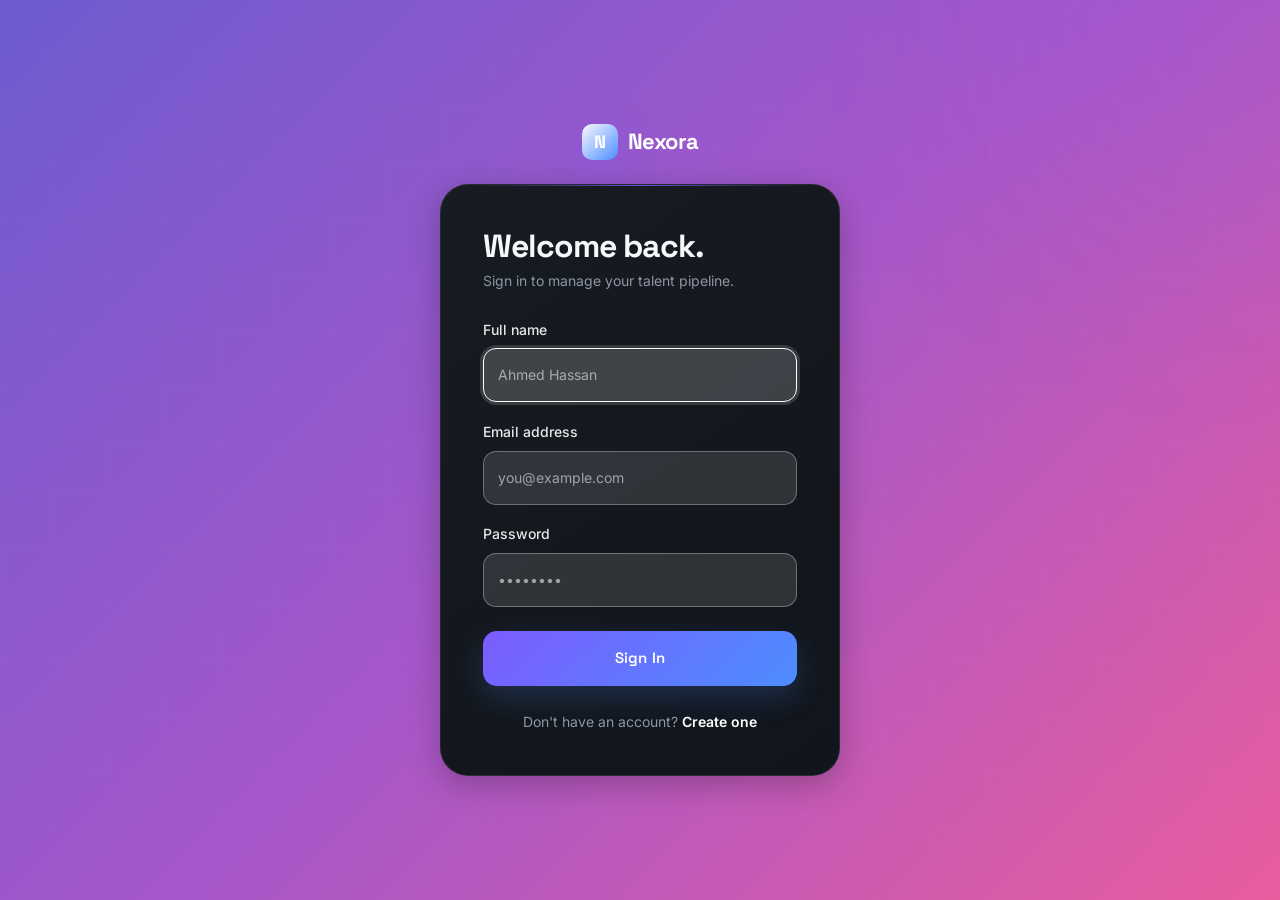
==== index.html @ 7db407b1 "Add files via upload" ====
<!DOCTYPE html>
<html lang="en">
<head>
<meta charset="UTF-8">
<meta name="viewport" content="width=device-width, initial-scale=1">
<title>Nexora — Sign In</title>

<link href="https://cdn.jsdelivr.net/npm/bootstrap@5.3.3/dist/css/bootstrap.min.css" rel="stylesheet">



<link rel="preconnect" href="https://fonts.googleapis.com">
<link href="https://fonts.googleapis.com/css2?family=Space+Grotesk:wght@500;700&family=Inter:wght@400;500;600&display=swap" rel="stylesheet">


<link rel="stylesheet" href="style.css">


</head>
<body class="login-page">
    

    <div class="login-wrapper">

        <div class="login-brand">
            <span class="brand-mark">N</span>
            <span class="brand-name">Nexora</span>
        </div>

        <div class="card login-card">
            <div class="card-body p-4 p-md-5">

                <h1 class="h4 mb-1">Welcome back</h1>
                <p class="text-muted mb-4">Sign in to manage your talent pipeline.</p>

                <form>
                    <div class="mb-3">
                        <label for="fullName" class="form-label">Full name</label>
                        <input type="text" class="form-control" id="fullName" placeholder="Ahmed Hassan">
                    </div>

                    <div class="mb-3">
                        <label for="email" class="form-label">Email address</label>
                        <input type="email" class="form-control" id="email" placeholder="you@example.com">
                    </div>

                    <div class="mb-4">
                        <label for="password" class="form-label">Password</label>
                        <input type="password" class="form-control" id="password" placeholder="••••••••">
                    </div>

                    <button type="submit" class="btn btn-nexora w-100">Sign In</button>
                </form>

                <p class="text-center text-muted small mt-4 mb-0">
                    Don't have an account? <a href="#">Create one</a>
                </p>

            </div>
        </div>

    </div>


<script src="https://cdn.jsdelivr.net/npm/bootstrap@5.3.3/dist/js/bootstrap.bundle.min.js">
</script>
<script src="script.js"></script>
</body>
</html>
---- style.css ----
/* =========================================================
   NEXORA — POSTER LOGIN DESIGN
   ========================================================= */

:root {
    --bg: #07090d;
    --card: #0d1118;
    --card-2: #111722;
    --text: #f5f7fa;
    --muted: #8d96a5;
    --line: rgba(255, 255, 255, 0.09);
    --accent: #fbf9ff;
    --accent-2: #4c8dff;
    --accent-soft: rgba(124, 92, 255, 0.18);
}

/* =========================
   RESET
   ========================= */

* {
    box-sizing: border-box;
}

html,
body {
    min-height: 100%;
}

body {
    margin: 0;
    font-family: "Inter", sans-serif;
    background: var(--bg);
    color: var(--text);
}

/* =========================
   PAGE
   ========================= */

.login-page {
    min-height: 100vh;
    display: flex;
    align-items: center;
    justify-content: center;
    padding: 40px 20px;

    position: relative;
    overflow: hidden;

    background:
        radial-gradient(
            circle at 15% 20%,
            rgba(124, 92, 255, 0.16),
            transparent 30%
        ),
        radial-gradient(
            circle at 85% 80%,
            rgba(76, 141, 255, 0.12),
            transparent 30%
        ),
        #07090d;
}

/* =========================
   BACKGROUND GRID
   ========================= */

.login-page::before {
    content: "";
    position: absolute;
    inset: 0;

    background-image:
        linear-gradient(
            rgba(255,255,255,0.025) 1px,
            transparent 1px
        ),
        linear-gradient(
            90deg,
            rgba(255,255,255,0.025) 1px,
            transparent 1px
        );

    background-size: 55px 55px;

    mask-image: linear-gradient(
        to bottom,
        transparent,
        black 20%,
        black 80%,
        transparent
    );

    pointer-events: none;
}

/* =========================
   GLOW
   ========================= */

.login-page::after {
    content: "";

    position: absolute;

    width: 420px;
    height: 420px;

    border-radius: 50%;

    background: rgba(124, 92, 255, 0.12);

    filter: blur(100px);

    top: -180px;
    right: -150px;

    pointer-events: none;
}

/* =========================
   WRAPPER
   ========================= */

.login-wrapper {
    position: relative;
    z-index: 2;

    width: 100%;
    max-width: 480px;
}

/* =========================
   BRAND
   ========================= */

.login-brand {
    display: flex;
    align-items: center;
    gap: 12px;

    margin-bottom: 22px;

    font-family: "Space Grotesk", sans-serif;
}

.brand-mark {
    width: 42px;
    height: 42px;

    display: flex;
    align-items: center;
    justify-content: center;

    border-radius: 12px;

    color: white;

    font-size: 20px;
    font-weight: 700;

    background:
        linear-gradient(
            135deg,
            var(--accent),
            var(--accent-2)
        );

    box-shadow:
        0 10px 35px rgba(124, 92, 255, 0.35);
}

.brand-name {
    font-size: 22px;
    font-weight: 700;
    letter-spacing: -0.5px;
}

/* =========================
   CARD
   ========================= */

.login-card {
    position: relative;

    border: 1px solid var(--line) !important;

    border-radius: 28px !important;

    background:
        linear-gradient(
            145deg,
            rgba(255,255,255,0.045),
            rgba(255,255,255,0.015)
        ),
        var(--card) !important;

    box-shadow:
        0 35px 100px rgba(0, 0, 0, 0.55),
        inset 0 1px 0 rgba(255,255,255,0.04);

    overflow: hidden;

    backdrop-filter: blur(20px);
}

/* Top light line */

.login-card::before {
    content: "";

    position: absolute;

    top: 0;
    left: 8%;
    right: 8%;

    height: 1px;

    background:
        linear-gradient(
            90deg,
            transparent,
            rgba(124, 92, 255, 0.8),
            transparent
        );
}

/* =========================
   CARD BODY
   ========================= */

.login-card .card-body {
    padding: 42px !important;
}

/* =========================
   HEADING
   ========================= */

.login-card h1 {
    color: var(--text);

    font-family: "Space Grotesk", sans-serif;

    font-size: 32px !important;
    font-weight: 700;

    letter-spacing: -1px;
}

.login-card h1::after {
    content: ".";
    color: var(--accent);
}

/* =========================
   DESCRIPTION
   ========================= */

.login-card p.text-muted {
    color: var(--muted) !important;

    font-size: 14px;

    line-height: 1.7;
}

/* =========================
   LABEL
   ========================= */

.form-label {
    color: #dfe4ec;

    font-size: 13px;
    font-weight: 600;

    margin-bottom: 9px;
}

/* =========================
   INPUT
   ========================= */

.form-control {
    height: 54px;

    border-radius: 13px;

    border: 1px solid var(--line);

    background: rgba(255,255,255,0.035);

    color: var(--text);

    padding: 0 16px;

    font-size: 14px;

    transition:
        border-color 0.25s ease,
        background 0.25s ease,
        box-shadow 0.25s ease,
        transform 0.25s ease;
}

.form-control::placeholder {
    color: #697282;
}

.form-control:hover {
    background: rgba(255,255,255,0.05);
}

.form-control:focus {
    color: var(--text);

    background: rgba(255,255,255,0.055);

    border-color: var(--accent);

    box-shadow:
        0 0 0 4px var(--accent-soft),
        0 10px 30px rgba(124, 92, 255, 0.08);

    transform: translateY(-1px);
}

/* =========================
   BUTTON
   ========================= */

.btn-nexora {
    height: 55px;

    border: 0 !important;

    border-radius: 14px !important;

    color: white !important;

    font-family: "Space Grotesk", sans-serif;

    font-size: 15px;
    font-weight: 700;

    letter-spacing: 0.2px;

    background:
        linear-gradient(
            135deg,
            #7c5cff,
            #4c8dff
        ) !important;

    box-shadow:
        0 12px 30px rgba(76, 141, 255, 0.2);

    transition:
        transform 0.25s ease,
        box-shadow 0.25s ease,
        filter 0.25s ease;
}

.btn-nexora:hover {
    transform: translateY(-2px);

    filter: brightness(1.08);

    box-shadow:
        0 18px 40px rgba(76, 141, 255, 0.3);
}

.btn-nexora:active {
    transform: translateY(0);
}

/* =========================
   CREATE ACCOUNT
   ========================= */

.login-card .small {
    color: var(--muted) !important;

    font-size: 13px;
}

.login-card a {
    color: #9b88ff;

    font-weight: 600;

    text-decoration: none;

    transition: color 0.2s ease;
}

.login-card a:hover {
    color: #b8aaff;

    text-decoration: underline;
}

/* =========================
   RESPONSIVE
   ========================= */

@media (max-width: 576px) {

    .login-page {
        padding: 25px 15px;
    }

    .login-wrapper {
        max-width: 100%;
    }

    .login-card {
        border-radius: 22px !important;
    }

    .login-card .card-body {
        padding: 30px 22px !important;
    }

    .login-card h1 {
        font-size: 27px !important;
    }

    .brand-mark {
        width: 38px;
        height: 38px;

        border-radius: 10px;
    }

    .brand-name {
        font-size: 20px;
    }
}

/* =========================
   ACCESSIBILITY
   ========================= */

@media (prefers-reduced-motion: reduce) {

    *,
    *::before,
    *::after {
        transition: none !important;
        animation: none !important;
    }
}



/* =========================================
    NEXORA NAVBAR
========================================= */

* {
    box-sizing: border-box;
}

body {
    margin: 0;
    font-family: "Inter", sans-serif;
    background: #e9eaed;
}


/* NAVBAR */

.nexora-navbar {
    min-height: 78px;

    background: rgba(8, 10, 15, 0.96);

    border-bottom: 1px solid rgba(255, 255, 255, 0.08);

    backdrop-filter: blur(18px);

    position: sticky;
    top: 0;

    z-index: 1000;
}


/* BRAND */

.nexora-brand {
    display: flex;

    align-items: center;

    gap: 11px;

    text-decoration: none;

    color: #ffffff !important;

    font-family: "Space Grotesk", sans-serif;
}


.brand-logo {
    width: 42px;
    height: 42px;

    display: flex;

    align-items: center;
    justify-content: center;

    border-radius: 12px;

    color: #ffffff;

    font-size: 19px;
    font-weight: 700;

    background:
        linear-gradient(
            135deg,
            #7c5cff,
            #4b8dff
        );

    box-shadow:
        0 10px 30px rgba(88, 92, 255, 0.25);
}


.brand-text {
    font-size: 21px;

    font-weight: 700;

    letter-spacing: 1px;
}


/* NAV LINKS */

.nexora-navbar .nav-link {
    color: #9da5b4 !important;

    font-size: 14px;

    font-weight: 500;

    padding: 10px 15px !important;

    transition:
        color 0.2s ease,
        transform 0.2s ease;
}


.nexora-navbar .nav-link:hover {
    color: #ffffff !important;

    transform: translateY(-1px);
}


.nexora-navbar .nav-link.active {
    color: #ffffff !important;
}


/* ACTIVE UNDERLINE */

.nexora-navbar .nav-link.active::after {
    content: "";

    display: block;

    width: 20px;
    height: 2px;

    margin: 5px auto 0;

    border-radius: 10px;

    background:
        linear-gradient(
            90deg,
            #7c5cff,
            #4b8dff
        );
}


/* DROPDOWN */

.nexora-dropdown {
    margin-top: 12px !important;

    padding: 8px;

    min-width: 225px;

    background: #11151d;

    border: 1px solid rgba(255, 255, 255, 0.08);

    border-radius: 14px;

    box-shadow:
        0 20px 50px rgba(0, 0, 0, 0.45);
}


.nexora-dropdown .dropdown-item {
    padding: 11px 13px;

    border-radius: 9px;

    color: #aeb6c4;

    font-size: 13px;

    transition:
        color 0.2s ease,
        background 0.2s ease;
}


.nexora-dropdown .dropdown-item:hover {
    color: #ffffff;

    background: rgba(124, 92, 255, 0.14);
}


/* LOGIN BUTTON */

.nexora-login-btn {
    color: #ffffff !important;

    border: 1px solid rgba(255, 255, 255, 0.13) !important;

    border-radius: 10px;

    padding: 9px 18px;

    font-size: 13px;

    transition: all 0.2s ease;
}


.nexora-login-btn:hover {
    background: rgba(255, 255, 255, 0.05);

    border-color: rgba(124, 92, 255, 0.7) !important;
}


/* GET STARTED */

.nexora-start-btn {
    color: #ffffff !important;

    border: none !important;

    border-radius: 10px;

    padding: 10px 18px;

    font-size: 13px;

    font-weight: 600;

    background:
        linear-gradient(
            135deg,
            #7c5cff,
            #4b8dff
        );

    box-shadow:
        0 8px 24px rgba(76, 141, 255, 0.18);

    transition: all 0.2s ease;
}


.nexora-start-btn:hover {
    transform: translateY(-2px);

    box-shadow:
        0 12px 30px rgba(76, 141, 255, 0.28);
}


/* MOBILE */

@media (max-width: 991px) {

    .nexora-navbar {
        padding: 8px 0;
    }


    .nexora-navbar .navbar-collapse {
        padding-top: 20px;
    }


    .nexora-navbar .nav-link {
        padding: 12px 8px !important;
    }


    .nexora-navbar .nav-link.active::after {
        display: none;
    }


    .nexora-navbar .d-flex {
        margin-top: 15px;

        padding-top: 15px;

        border-top: 1px solid rgba(255, 255, 255, 0.08);
    }

}


/* MOBILE TOGGLER */

.nexora-toggler {
    border: 1px solid rgba(255, 255, 255, 0.12) !important;

    border-radius: 10px;

    padding: 7px 10px;
}


.nexora-toggler:focus {
    box-shadow:
        0 0 0 3px rgba(124, 92, 255, 0.15);
}


.nexora-toggler .navbar-toggler-icon {
    filter: invert(1);
}









/* ==========================================================
        Nexora — Design Tokens (متغيرات الألوان والخطوط)
   ========================================================== */
:root {
    --nexora-navy: #101017;
    --nexora-navy-soft: #1D212C;
    --nexora-orange: #E85D2C;
    --nexora-orange-dark: #C94A1F;
    --nexora-cream: #FAFAF9;
    --nexora-border: #2A2F3B;
    --nexora-text-muted: #9096A3;
}

body {
    font-family: 'Inter', sans-serif;
}

/* شعار Nexora: خط عريض مميز غير خط النص العادي */
.brand-mark, .brand-name {
    font-family: 'Space Grotesk', sans-serif;
}

/* ==========================================================
   الناف بار المشترك (navbar.html) — يظهر في كل الصفحات ما عدا Login
   ========================================================== */
.nexora-nav {
    background-color: #FFFFFF;
    border-bottom: 1px solid #EEECE7;
    padding-top: 14px;
    padding-bottom: 14px;
}

.nexora-brand {
    display: flex;
    align-items: center;
    gap: 8px;
    text-decoration: none;
}

.brand-mark-sm {
    width: 30px;
    height: 30px;
    background: linear-gradient(135deg, #6D5BD0, #E85D9E);
    color: #FFFFFF;
    border-radius: 8px;
    display: flex;
    align-items: center;
    justify-content: center;
    font-weight: 700;
    font-size: 15px;
    font-family: 'Space Grotesk', sans-serif;
}

.brand-name-sm {
    font-family: 'Space Grotesk', sans-serif;
    font-weight: 700;
    font-size: 19px;
    color: #14171F;
}

/* لينكات الناف بار: بلون رمادي هادي، وبيتحول لبنفسجي عند الـ hover */
.nexora-link {
    color: #4A4F5C !important;
    font-weight: 500;
    padding: 8px 14px !important;
    border-radius: 8px;
    transition: color 0.2s ease, background-color 0.2s ease;
}

.nexora-link i {
    margin-left: 2px;
}

.nexora-link:hover {
    color: #6D5BD0 !important;
    background-color: #F5F2FB;
}

/* ==========================================================
   صفحة تسجيل الدخول — خلفية متدرجة + كارت زجاجي (Glassmorphism)
   ========================================================== */
.login-page {
    /* linear-gradient بتاخد كذا لون وتعمل انتقال ناعم بينهم، هنا بنفسجي لوردي */
    background: linear-gradient(135deg, #6D5BD0 0%, #A657C9 50%, #E85D9E 100%);
    min-height: 100vh;
    display: flex;
    align-items: center;
    justify-content: center;
    padding: 24px;
}

.login-wrapper {
    width: 100%;
    max-width: 400px;
}

.login-brand {
    display: flex;
    align-items: center;
    gap: 10px;
    margin-bottom: 24px;
    justify-content: center;
}

.brand-mark {
    width: 36px;
    height: 36px;
    background-color: rgba(255, 255, 255, 0.25);
    color: #FFFFFF;
    border-radius: 10px;
    display: flex;
    align-items: center;
    justify-content: center;
    font-weight: 700;
    font-size: 18px;
}

.brand-name {
    color: #FFFFFF;
    font-weight: 700;
    font-size: 22px;
}

/* الكارت الزجاجي: شفاف + مغبش من ورا */
.login-card {
    background: rgba(255, 255, 255, 0.14);
    backdrop-filter: blur(18px);
    -webkit-backdrop-filter: blur(18px);
    border: 1px solid rgba(255, 255, 255, 0.25);
    border-radius: 18px;
    color: #FFFFFF;
    box-shadow: 0 8px 32px rgba(0, 0, 0, 0.25);
}

.login-card .text-muted {
    color: rgba(255, 255, 255, 0.7) !important;
}

.login-card .form-label {
    color: rgba(255, 255, 255, 0.9);
    font-size: 14px;
    font-weight: 500;
}

.login-card .form-control {
    background: rgba(255, 255, 255, 0.12);
    border: 1px solid rgba(255, 255, 255, 0.3);
    color: #FFFFFF;
    padding: 10px 14px;
}

.login-card .form-control::placeholder {
    color: rgba(255, 255, 255, 0.55);
}

.login-card .form-control:focus {
    background: rgba(255, 255, 255, 0.18);
    border-color: #FFFFFF;
    color: #FFFFFF;
    box-shadow: 0 0 0 3px rgba(255, 255, 255, 0.15);
}

.login-card a {
    color: #FFFFFF;
    font-weight: 600;
    text-decoration: none;
}

.login-card a:hover {
    text-decoration: underline;
}

/* زرار الدخول: تدرج بنفسجي داكن شوية عن الخلفية عشان يبان بارز */
.btn-nexora {
    background: linear-gradient(135deg, #5B4BC4 0%, #9146B8 100%);
    color: #FFFFFF;
    border: none;
    padding: 11px 0;
    font-weight: 600;
    border-radius: 10px;
    transition: opacity 0.2s ease;
}

.btn-nexora:hover {
    opacity: 0.9;
    color: #FFFFFF;
}


/* ==========================================================
   NAVBAR HOVER — تكبير بسيط للأمام
========================================================== */

.nexora-link {
    transition:
        color 0.25s ease,
        transform 0.25s ease;
}

.nexora-link:hover {
    color: #6D5BD0 !important;
    background: transparent !important;
    border: none !important;
    box-shadow: none !important;

    transform: scale(1.08);
}

.nexora-link:hover i {
    color: #6D5BD0 !important;
}


/* ==========================================================
   HERO CAROUSEL
========================================================== */

.hero-carousel {
    width: 100%;
    overflow: hidden;
}

.hero-img {
    width: 100%;
    height: 520px;
    object-fit: cover;
    object-position: center;
    display: block;
}

@media (max-width: 768px) {

    .hero-img {
        height: 300px;
    }

}

/* ==========================================================
   CAROUSEL INDICATORS — VISIBLE DOTS
========================================================== */

.hero-carousel .carousel-indicators {
    margin-bottom: 18px;
    gap: 7px;
}

.hero-carousel .carousel-indicators [data-bs-target] {
    width: 8px;
    height: 8px;

    margin: 0;

    border: 0;
    border-radius: 50%;

    background-color: #ffffff;

    opacity: 0.75;

    transition:
        width 0.25s ease,
        opacity 0.25s ease,
        background-color 0.25s ease;
}

.hero-carousel .carousel-indicators [data-bs-target]:hover {
    opacity: 1;
}

.hero-carousel .carousel-indicators .active {
    width: 24px;

    border-radius: 10px;

    background-color: #E85D2C;

    opacity: 1;
}

/* Mobile */

@media (max-width: 768px) {

    .hero-carousel .carousel-indicators {
        margin-bottom: 10px;
        gap: 5px;
    }

    .hero-carousel .carousel-indicators [data-bs-target] {
        width: 6px;
        height: 6px;
    }

    .hero-carousel .carousel-indicators .active {
        width: 18px;
    }
}


/* ==========================================================
   HOME — JOB CARDS
========================================================== */

.job-ads-section {
    background:
        linear-gradient(
            180deg,
            #FAFAF9 0%,
            #F5F3F0 100%
        );
}

.section-kicker {
    display: inline-block;

    padding: 7px 14px;

    border-radius: 999px;

    background: #F1ECFB;

    color: #6D5BD0;

    font-size: 11px;
    font-weight: 700;

    text-transform: uppercase;
    letter-spacing: 1px;

    transition:
        transform 0.25s ease,
        box-shadow 0.25s ease;
}

.section-kicker:hover {
    transform: translateY(-2px);

    box-shadow:
        0 7px 18px rgba(109, 91, 208, 0.12);
}

.section-title {
    font-family: "Space Grotesk", sans-serif;

    color: #14171F;

    font-weight: 700;
}

.section-subtitle {
    color: #757B87;

    max-width: 650px;

    margin-left: auto;
    margin-right: auto;
}


/* ==========================================================
   JOB CARD
========================================================== */

.job-ad-card {
    overflow: hidden;

    border: 1px solid #E7E4DE !important;

    border-radius: 18px !important;

    background: #FFFFFF !important;

    box-shadow:
        0 8px 25px rgba(20, 23, 31, 0.06);

    transition:
        transform 0.35s cubic-bezier(.2,.8,.2,1),
        box-shadow 0.35s ease,
        border-color 0.35s ease;
}

.job-ad-card:hover {
    transform:
        translateY(-10px)
        scale(1.018);

    border-color: rgba(109, 91, 208, 0.35) !important;

    box-shadow:
        0 24px 55px rgba(20, 23, 31, 0.13);
}


/* ==========================================================
   JOB CARD IMAGE
========================================================== */

.job-card-image-wrapper {
    position: relative;

    height: 220px;

    overflow: hidden;

    background: #E9E6E1;
}

.job-card-image {
    width: 100%;
    height: 100%;

    object-fit: cover;

    display: block;

    transition:
        transform 0.55s cubic-bezier(.2,.8,.2,1),
        filter 0.35s ease;
}

.job-ad-card:hover .job-card-image {
    transform: scale(1.08);

    filter: brightness(1.04);
}


/* ==========================================================
   ANNOUNCEMENT BADGE
========================================================== */

.job-announcement-badge {
    position: absolute;

    top: 16px;
    left: 16px;

    padding: 8px 12px;

    border-radius: 999px;

    color: #FFFFFF;

    background:
        linear-gradient(
            135deg,
            #6D5BD0,
            #8F63D9
        );

    font-size: 11px;
    font-weight: 700;

    letter-spacing: 0.35px;

    box-shadow:
        0 8px 20px rgba(80, 62, 170, 0.25);

    transition:
        transform 0.3s ease,
        box-shadow 0.3s ease;
}

.job-ad-card:hover .job-announcement-badge {
    transform: translateY(-3px);

    box-shadow:
        0 12px 26px rgba(80, 62, 170, 0.32);
}


/* ==========================================================
   CARD BODY
========================================================== */

.job-ad-card .card-body {
    padding: 25px;
}

.job-ad-icon {
    width: 44px;
    height: 44px;

    display: flex;
    align-items: center;
    justify-content: center;

    margin-bottom: 15px;

    border-radius: 12px;

    background: #F2EEFC;

    color: #6D5BD0;

    font-size: 19px;

    transition:
        transform 0.3s ease,
        background-color 0.3s ease;
}

.job-ad-card:hover .job-ad-icon {
    transform: scale(1.08);

    background: #EAE4FA;
}

.job-ad-card .card-title {
    margin-bottom: 10px;

    color: #14171F;

    font-family: "Space Grotesk", sans-serif;

    font-weight: 700;
}

.job-ad-card .card-text {
    min-height: 86px;

    margin-bottom: 22px;

    color: #747A86;

    font-size: 14px;

    line-height: 1.7;
}


/* ==========================================================
   CARD BUTTON
========================================================== */

.btn-nexora-outline {
    display: inline-flex;

    align-items: center;

    justify-content: center;

    gap: 8px;

    border: 1px solid #D9D5E8 !important;

    border-radius: 10px;

    color: #6D5BD0 !important;

    background: #FFFFFF !important;

    font-size: 13px;

    font-weight: 600;

    padding: 10px 15px;

    transition:
        transform 0.25s ease,
        color 0.25s ease,
        background-color 0.25s ease,
        border-color 0.25s ease,
        box-shadow 0.25s ease;
}

.btn-nexora-outline:hover {
    transform: translateY(-2px);

    color: #FFFFFF !important;

    background:
        linear-gradient(
            135deg,
            #6D5BD0,
            #8F63D9
        ) !important;

    border-color: transparent !important;

    box-shadow:
        0 10px 22px rgba(109, 91, 208, 0.22);
}

.btn-nexora-outline i {
    transition:
        transform 0.25s ease;
}

.btn-nexora-outline:hover i {
    transform: translateX(3px);
}


/* ==========================================================
   EMPLOYEES SECTION
========================================================== */

.employees-section {
    background: #FFFFFF;
}

.employees-table-wrapper {
    border: 1px solid #E7E4DE;

    border-radius: 18px;

    overflow: hidden;

    background: #FFFFFF;

    box-shadow:
        0 10px 30px rgba(20, 23, 31, 0.05);
}


/* ==========================================================
   TABLE
========================================================== */

.nexora-table {
    --bs-table-bg: #FFFFFF;
    --bs-table-color: #4A4F5C;

    border-color: #ECEAE6;
}

.nexora-table thead th {
    padding: 18px 16px;

    color: #6D5BD0;

    background: #F7F5FB;

    border-bottom: 1px solid #E4E0EC;

    font-size: 12px;

    font-weight: 700;

    text-transform: uppercase;

    letter-spacing: 0.5px;

    white-space: nowrap;
}

.nexora-table tbody td {
    padding: 18px 16px;

    color: #666D79;

    border-bottom: 1px solid #F0EEE9;

    font-size: 13px;

    transition:
        background-color 0.25s ease,
        color 0.25s ease;
}

.nexora-table tbody tr:last-child td {
    border-bottom: 0;
}

.nexora-table tbody tr {
    transition:
        transform 0.25s ease;
}

.nexora-table tbody tr:hover {
    transform: translateY(-2px);
}

.nexora-table tbody tr:hover td {
    background: #FBFAFD;

    color: #363B46;
}


/* ==========================================================
   EMPLOYEE NAME
========================================================== */

.employee-name {
    color: #14171F;

    font-weight: 600;

    transition:
        color 0.25s ease;
}

.nexora-table tbody tr:hover .employee-name {
    color: #6D5BD0;
}


/* ==========================================================
   CATEGORY BADGES
========================================================== */

.category-badge {
    display: inline-flex;

    align-items: center;

    padding: 6px 10px;

    border-radius: 999px;

    font-size: 11px;

    font-weight: 600;

    transition:
        transform 0.25s ease;
}

.nexora-table tbody tr:hover .category-badge {
    transform: scale(1.04);
}

.security-badge {
    background: #F1ECFB;
    color: #6D5BD0;
}

.web-badge {
    background: #EEF5FF;
    color: #4677C6;
}

.data-badge {
    background: #FFF2E8;
    color: #C66B2A;
}


/* ==========================================================
   EDIT / DELETE
========================================================== */

.employee-actions {
    display: flex;

    align-items: center;

    gap: 8px;
}

.employee-action {
    display: inline-flex;

    align-items: center;

    justify-content: center;

    gap: 6px;

    border: 0;

    border-radius: 9px;

    padding: 8px 11px;

    font-family: "Inter", sans-serif;

    font-size: 11px;

    font-weight: 600;

    transition:
        transform 0.25s ease,
        box-shadow 0.25s ease,
        background-color 0.25s ease,
        color 0.25s ease;
}

.edit-btn {
    color: #5B4DB4;

    background: #F2EEFC;
}

.edit-btn:hover {
    transform: translateY(-2px);

    color: #FFFFFF;

    background: #6D5BD0;

    box-shadow:
        0 8px 18px rgba(109, 91, 208, 0.2);
}

.delete-btn {
    color: #C94A1F;

    background: #FFF0EB;
}

.delete-btn:hover {
    transform: translateY(-2px);

    color: #FFFFFF;

    background: #D9582B;

    box-shadow:
        0 8px 18px rgba(217, 88, 43, 0.18);
}


/* ==========================================================
   FOOTER
========================================================== */

.nexora-footer {
    padding: 45px 0 20px;

    background: #14171F;

    color: #FFFFFF;
}

.footer-content {
    display: flex;

    align-items: center;

    justify-content: space-between;

    gap: 25px;
}

.footer-brand {
    max-width: 420px;
}

.footer-logo {
    display: inline-flex;

    align-items: center;

    gap: 9px;

    margin-bottom: 12px;

    color: #FFFFFF !important;

    text-decoration: none;

    font-family: "Space Grotesk", sans-serif;

    font-size: 20px;

    font-weight: 700;
}

.footer-description {
    margin: 0;

    color: #9DA3AE;

    font-size: 13px;

    line-height: 1.7;
}


/* ==========================================================
   SOCIAL
========================================================== */

.footer-social {
    display: flex;

    align-items: center;

    gap: 10px;
}

.social-link {
    width: 42px;
    height: 42px;

    display: flex;

    align-items: center;
    justify-content: center;

    border: 1px solid rgba(255,255,255,0.1);

    border-radius: 50%;

    color: #B9BEC8 !important;

    background: rgba(255,255,255,0.03);

    font-size: 16px;

    text-decoration: none;

    transition:
        transform 0.28s ease,
        color 0.28s ease,
        background-color 0.28s ease,
        border-color 0.28s ease,
        box-shadow 0.28s ease;
}

.social-link:hover {
    transform:
        translateY(-5px)
        scale(1.08);

    color: #FFFFFF !important;

    background: #6D5BD0;

    border-color: #6D5BD0;

    box-shadow:
        0 12px 25px rgba(109, 91, 208, 0.25);
}


/* ==========================================================
   FOOTER BOTTOM
========================================================== */

.footer-bottom {
    margin-top: 30px;

    padding-top: 18px;

    border-top: 1px solid rgba(255,255,255,0.08);
}

.footer-text {
    color: #858B96;

    font-size: 12px;
}


/* ==========================================================
   HERO CAROUSEL
========================================================== */

.hero-carousel {
    width: 100%;

    overflow: hidden;
}

.hero-img {
    width: 100%;

    height: 520px;

    object-fit: cover;

    object-position: center;

    display: block;
}


/* ==========================================================
   CAROUSEL ARROWS
========================================================== */

.hero-carousel .carousel-control-prev,
.hero-carousel .carousel-control-next {
    width: 54px;
    height: 54px;

    top: 50%;

    transform: translateY(-50%);

    margin: 0 20px;

    border-radius: 50%;

    background: rgba(0, 0, 0, 0.16);

    backdrop-filter: blur(6px);
    -webkit-backdrop-filter: blur(6px);

    opacity: 0.68;

    transition:
        opacity 0.25s ease,
        background 0.25s ease;
}

.hero-carousel .carousel-control-prev:hover,
.hero-carousel .carousel-control-next:hover {
    opacity: 1;

    background: rgba(0, 0, 0, 0.35);
}


/* ==========================================================
   CAROUSEL DOTS
========================================================== */

.hero-carousel .carousel-indicators {
    margin-bottom: 18px;

    gap: 7px;
}

.hero-carousel .carousel-indicators [data-bs-target] {
    width: 8px;
    height: 8px;

    margin: 0;

    border: 0;

    border-radius: 50%;

    background-color: #FFFFFF;

    opacity: 0.75;

    transition:
        width 0.25s ease,
        opacity 0.25s ease,
        background-color 0.25s ease;
}

.hero-carousel .carousel-indicators [data-bs-target]:hover {
    opacity: 1;
}

.hero-carousel .carousel-indicators .active {
    width: 24px;

    border-radius: 10px;

    background-color: #E85D2C;

    opacity: 1;
}


/* ==========================================================
   RESPONSIVE
========================================================== */

@media (max-width: 768px) {

    .hero-img {
        height: 300px;
    }


    .hero-carousel .carousel-control-prev,
    .hero-carousel .carousel-control-next {
        width: 42px;
        height: 42px;

        margin: 0 10px;
    }


    .hero-carousel .carousel-indicators {
        margin-bottom: 10px;

        gap: 5px;
    }


    .hero-carousel .carousel-indicators [data-bs-target] {
        width: 6px;
        height: 6px;
    }


    .hero-carousel .carousel-indicators .active {
        width: 18px;
    }


    .job-card-image-wrapper {
        height: 200px;
    }


    .job-ad-card .card-body {
        padding: 20px;
    }


    .job-ad-card .card-text {
        min-height: auto;
    }


    .employee-actions {
        flex-direction: column;

        align-items: stretch;
    }


    .employee-action {
        width: 100%;
    }


    .footer-content {
        flex-direction: column;

        align-items: flex-start;
    }


    .footer-social {
        margin-top: 5px;
    }

}

/* ==========================================================
   EMPLOYEE PHOTO
========================================================== */

.employee-photo {
    width: 46px;
    height: 46px;

    object-fit: cover;

    border-radius: 50%;

    display: block;

    border: 2px solid #E7E4DE;

    box-shadow:
        0 4px 12px rgba(20, 23, 31, 0.08);

    transition:
        transform 0.3s ease,
        border-color 0.3s ease,
        box-shadow 0.3s ease;
}

.nexora-table tbody tr:hover .employee-photo {
    transform: scale(1.1);

    border-color: #6D5BD0;

    box-shadow:
        0 7px 18px rgba(109, 91, 208, 0.18);
}







/* مودال تعديل الموظف — تأثير زجاجي بتوهج ملون خلفه */
.modal-dialog {
    overflow: visible;
}

.nexora-modal {
    position: relative;
    overflow: visible;
    border: 1px solid rgba(255, 255, 255, 0.4);
    border-radius: 20px;
    background: rgba(255, 255, 255, 0.85);
    backdrop-filter: blur(20px);
    -webkit-backdrop-filter: blur(20px);
    box-shadow: 0 20px 60px rgba(109, 91, 208, 0.25);
    padding: 6px;
}

/* الهالة الملونة المتوهجة خلف الكارت */
.nexora-modal::before {
    content: "";
    position: absolute;
    inset: -50px;
    background: linear-gradient(135deg, #6D5BD0, #A657C9, #E85D9E);
    filter: blur(70px);
    opacity: 0.55;
    z-index: -1;
    border-radius: 40px;
}

.nexora-modal .modal-title {
    font-family: 'Space Grotesk', sans-serif;
    font-weight: 700;
    color: #14171F;
}

.nexora-modal .form-label {
    font-weight: 600;
    font-size: 13px;
    color: #4A4F5C;
    margin-bottom: 6px;
}

.nexora-modal .form-control {
    border: 1px solid #E4E1EA;
    background: rgba(255, 255, 255, 0.7);
    padding: 10px 14px;
    border-radius: 10px;
}

.nexora-modal .form-control:focus {
    border-color: #6D5BD0;
    box-shadow: 0 0 0 3px rgba(109, 91, 208, 0.15);
    background: #FFFFFF;
}

.edit-photo-preview {
    width: 90px;
    height: 90px;
    border-radius: 50%;
    object-fit: cover;
    border: 3px solid #FFFFFF;
    box-shadow: 0 4px 14px rgba(109, 91, 208, 0.3);
}

/* الخلفية ورا المودال: تغبيش أقوى + تلوين خفيف بنفسجي */
.modal-backdrop.show {
    backdrop-filter: blur(10px);
    -webkit-backdrop-filter: blur(10px);
    background-color: rgba(109, 91, 208, 0.25);
    opacity: 1;
}



/* ==========================================================
   Nexora — Design Tokens (متغيرات الألوان والخطوط)
   ========================================================== */
:root {
    --nexora-navy: #14171F;
    --nexora-navy-soft: #1D212C;
    --nexora-orange: #E85D2C;
    --nexora-orange-dark: #C94A1F;
    --nexora-cream: #FAFAF9;
    --nexora-border: #2A2F3B;
    --nexora-text-muted: #9096A3;
}

body {
    font-family: 'Inter', sans-serif;
}

/* شعار Nexora: خط عريض مميز غير خط النص العادي */
.brand-mark, .brand-name {
    font-family: 'Space Grotesk', sans-serif;
}

/* ==========================================================
   صفحات الوظائف (security.html, web.html, ...)
   ========================================================== */
.job-page-header {
    background: linear-gradient(135deg, #6D5BD0 0%, #A657C9 50%, #E85D9E 100%);
    padding: 60px 0 40px;
    color: #FFFFFF;
    text-align: center;
}

.job-page-title {
    font-family: 'Space Grotesk', sans-serif;
    font-weight: 700;
    font-size: 38px;
    margin-bottom: 8px;
}

.job-page-subtitle {
    color: rgba(255, 255, 255, 0.85);
    max-width: 480px;
    margin: 0 auto 28px;
}

.quick-info-bar {
    display: flex;
    justify-content: center;
    gap: 14px;
    flex-wrap: wrap;
}

.quick-info-item {
    display: inline-flex;
    align-items: center;
    gap: 6px;
    background: rgba(255, 255, 255, 0.18);
    color: #FFFFFF;
    padding: 8px 16px;
    border-radius: 20px;
    font-size: 14px;
    font-weight: 500;
    text-decoration: none;
}

.quick-info-link {
    transition: background-color 0.2s ease;
}

.quick-info-link:hover {
    background: rgba(255, 255, 255, 0.32);
    color: #FFFFFF;
}

.company-card {
    border: 1px solid #EEECE7;
    border-radius: 14px;
    transition: transform 0.2s ease, box-shadow 0.2s ease;
}

.company-card:hover {
    transform: translateY(-6px);
    box-shadow: 0 12px 28px rgba(109, 91, 208, 0.15);
}

.company-card .card-title {
    font-family: 'Space Grotesk', sans-serif;
    font-weight: 700;
}

.company-card .card-text {
    color: #6B7280;
    font-size: 14px;
    min-height: 60px;
}

.company-salary {
    color: #9146B8;
    font-weight: 700;
    font-size: 15px;
    margin-bottom: 14px;
}

.apply-company-line {
    color: #4A4F5C;
    font-size: 14px;
}

/* بادجات إضافية للتصنيفات المتبقية */
.mobile-badge { background: #FFF4E5; color: #B9770E; }
.other-badge { background: #EFEFF4; color: #4A4F5C; }

/* ==========================================================
   صفحة Home — التنسيق العام للأقسام
   ========================================================== */
body {
    background-color: #FAFAF9;
    color: #14171F;
}

.section-kicker {
    color: #9146B8;
    font-weight: 600;
    font-size: 13px;
    text-transform: uppercase;
    letter-spacing: 0.5px;
}

.section-title {
    font-family: 'Space Grotesk', sans-serif;
    font-weight: 700;
    font-size: 30px;
    color: #14171F;
}

.section-subtitle {
    color: #6B7280;
    max-width: 520px;
    margin: 0 auto;
}

/* ---------- Hero Carousel ---------- */
.hero-img {
    height: 480px;
    object-fit: cover;
}

.carousel-indicators {
    margin-bottom: 6px;
}

.carousel-indicators [data-bs-target] {
    background-color: #FFFFFF;
    width: 8px;
    height: 8px;
    border-radius: 50%;
}

/* ---------- Job Announcement Cards ---------- */
.job-ad-card {
    border: 1px solid #EEECE7;
    border-radius: 14px;
    overflow: hidden;
    transition: transform 0.2s ease, box-shadow 0.2s ease;
}

.job-ad-card:hover {
    transform: translateY(-6px);
    box-shadow: 0 12px 28px rgba(109, 91, 208, 0.15);
}

.job-card-image-wrapper {
    position: relative;
}

.job-card-image {
    width: 100%;
    height: 170px;
    object-fit: cover;
}

.job-announcement-badge {
    position: absolute;
    top: 12px;
    left: 12px;
    background: linear-gradient(135deg, #6D5BD0, #E85D9E);
    color: #FFFFFF;
    font-size: 12px;
    font-weight: 600;
    padding: 4px 12px;
    border-radius: 20px;
}

.job-ad-icon {
    width: 42px;
    height: 42px;
    background: #F5F2FB;
    color: #6D5BD0;
    border-radius: 10px;
    display: flex;
    align-items: center;
    justify-content: center;
    font-size: 20px;
    margin-bottom: 12px;
}

.job-ad-card .card-title {
    font-family: 'Space Grotesk', sans-serif;
    font-weight: 700;
}

.job-ad-card .card-text {
    color: #6B7280;
    font-size: 14px;
}

.btn-nexora-outline {
    border: 1.5px solid #6D5BD0;
    color: #6D5BD0;
    background: transparent;
    font-weight: 600;
    border-radius: 8px;
    padding: 8px 18px;
    transition: background-color 0.2s ease, color 0.2s ease;
}

.btn-nexora-outline:hover {
    background: linear-gradient(135deg, #6D5BD0, #9146B8);
    color: #FFFFFF;
}

.btn-nexora {
    background: linear-gradient(135deg, #6D5BD0, #9146B8);
    color: #FFFFFF;
    border: none;
    font-weight: 600;
    border-radius: 8px;
    padding: 9px 20px;
    transition: opacity 0.2s ease;
}

.btn-nexora:hover {
    opacity: 0.88;
    color: #FFFFFF;
}

/* ---------- Employees Table ---------- */
.employees-table-wrapper {
    background: #FFFFFF;
    border: 1px solid #EEECE7;
    border-radius: 14px;
    padding: 8px;
}

.nexora-table {
    margin-bottom: 0;
}

.nexora-table thead th {
    background-color: #F5F2FB;
    color: #4A4F5C;
    font-weight: 600;
    font-size: 13px;
    text-transform: uppercase;
    letter-spacing: 0.4px;
    border: none;
}

.nexora-table tbody td {
    border-color: #F0EFEC;
    font-size: 14px;
}

.employee-photo {
    width: 42px;
    height: 42px;
    border-radius: 50%;
    object-fit: cover;
}

.employee-name {
    font-weight: 600;
    color: #14171F;
}

.category-badge {
    display: inline-block;
    padding: 4px 12px;
    border-radius: 20px;
    font-size: 12px;
    font-weight: 600;
}

.security-badge { background: #FDECEA; color: #C0392B; }
.web-badge { background: #EAF3FD; color: #2E6DA4; }
.data-badge { background: #EAFBF0; color: #1E8449; }

.employee-actions {
    display: flex;
    gap: 8px;
}

.employee-action {
    border: none;
    background: none;
    font-size: 13px;
    font-weight: 500;
    padding: 4px 10px;
    border-radius: 6px;
    transition: background-color 0.2s ease;
}

.edit-btn {
    color: #6D5BD0;
}

.edit-btn:hover {
    background-color: #F5F2FB;
}

.delete-btn {
    color: #C0392B;
}

.delete-btn:hover {
    background-color: #FDECEA;
}

/* ---------- Footer ---------- */
.nexora-footer {
    background-color: #14171F;
    color: #C5C8D1;
    padding: 48px 0 20px;
    margin-top: 40px;
}

.footer-content {
    display: flex;
    justify-content: space-between;
    align-items: flex-start;
    flex-wrap: wrap;
    gap: 24px;
    padding-bottom: 28px;
    border-bottom: 1px solid #2A2F3B;
}

.footer-logo {
    display: flex;
    align-items: center;
    gap: 8px;
    text-decoration: none;
    color: #FFFFFF;
    font-family: 'Space Grotesk', sans-serif;
    font-weight: 700;
    font-size: 20px;
}

.footer-description {
    color: #8A90A0;
    font-size: 14px;
    max-width: 320px;
    margin-top: 10px;
}

.footer-social {
    display: flex;
    gap: 14px;
}

.social-link {
    width: 38px;
    height: 38px;
    border-radius: 50%;
    background: #1D212C;
    color: #C5C8D1;
    display: flex;
    align-items: center;
    justify-content: center;
    text-decoration: none;
    transition: background-color 0.2s ease, color 0.2s ease;
}

.social-link:hover {
    background: linear-gradient(135deg, #6D5BD0, #E85D9E);
    color: #FFFFFF;
}

.footer-bottom {
    text-align: center;
    padding-top: 18px;
}

.footer-text {
    color: #6B7280;
    font-size: 13px;
}

/* ==========================================================
   مودال تعديل الموظف
   ========================================================== */
.nexora-modal {
    border-radius: 16px;
    border: none;
}

.edit-photo-preview {
    width: 90px;
    height: 90px;
    border-radius: 50%;
    object-fit: cover;
    border: 2px solid #EEECE7;
}

.modal-backdrop.show {
    backdrop-filter: blur(4px);
    opacity: 0.5;
}

/* ==========================================================
   الناف بار المشترك (navbar.html) — يظهر في كل الصفحات ما عدا Login
   ========================================================== */
.nexora-nav {
    background-color: #FFFFFF;
    border-bottom: 1px solid #EEECE7;
    padding-top: 14px;
    padding-bottom: 14px;
}

.nexora-brand {
    display: flex;
    align-items: center;
    gap: 8px;
    text-decoration: none;
}

.brand-mark-sm {
    width: 30px;
    height: 30px;
    background: linear-gradient(135deg, #6D5BD0, #E85D9E);
    color: #FFFFFF;
    border-radius: 8px;
    display: flex;
    align-items: center;
    justify-content: center;
    font-weight: 700;
    font-size: 15px;
    font-family: 'Space Grotesk', sans-serif;
}

.brand-name-sm {
    font-family: 'Space Grotesk', sans-serif;
    font-weight: 700;
    font-size: 19px;
    color: #14171F;
}

/* لينكات الناف بار: بلون رمادي هادي، وبيتحول لبنفسجي عند الـ hover */
.nexora-link {
    color: #4A4F5C !important;
    font-weight: 500;
    padding: 8px 14px !important;
    border-radius: 8px;
    transition: color 0.2s ease, background-color 0.2s ease;
}

.nexora-link i {
    margin-left: 2px;
}

.nexora-link:hover {
    color: #6D5BD0 !important;
    background-color: #F5F2FB;
}

/* ==========================================================
   صفحة تسجيل الدخول — خلفية متدرجة + كارت زجاجي (Glassmorphism)
   ========================================================== */
.login-page {
    /* linear-gradient بتاخد كذا لون وتعمل انتقال ناعم بينهم، هنا بنفسجي لوردي */
    background: linear-gradient(135deg, #6D5BD0 0%, #A657C9 50%, #E85D9E 100%);
    min-height: 100vh;
    display: flex;
    align-items: center;
    justify-content: center;
    padding: 24px;
}

.login-wrapper {
    width: 100%;
    max-width: 400px;
}

.login-brand {
    display: flex;
    align-items: center;
    gap: 10px;
    margin-bottom: 24px;
    justify-content: center;
}

.brand-mark {
    width: 36px;
    height: 36px;
    background-color: rgba(255, 255, 255, 0.25);
    color: #FFFFFF;
    border-radius: 10px;
    display: flex;
    align-items: center;
    justify-content: center;
    font-weight: 700;
    font-size: 18px;
}

.brand-name {
    color: #FFFFFF;
    font-weight: 700;
    font-size: 22px;
}

/* الكارت الزجاجي: شفاف + مغبش من ورا */
.login-card {
    background: rgba(255, 255, 255, 0.14);
    backdrop-filter: blur(18px);
    -webkit-backdrop-filter: blur(18px);
    border: 1px solid rgba(255, 255, 255, 0.25);
    border-radius: 18px;
    color: #FFFFFF;
    box-shadow: 0 8px 32px rgba(0, 0, 0, 0.25);
}

.login-card .text-muted {
    color: rgba(255, 255, 255, 0.7) !important;
}

.login-card .form-label {
    color: rgba(255, 255, 255, 0.9);
    font-size: 14px;
    font-weight: 500;
}

.login-card .form-control {
    background: rgba(255, 255, 255, 0.12);
    border: 1px solid rgba(255, 255, 255, 0.3);
    color: #FFFFFF;
    padding: 10px 14px;
}

.login-card .form-control::placeholder {
    color: rgba(255, 255, 255, 0.55);
}

.login-card .form-control:focus {
    background: rgba(255, 255, 255, 0.18);
    border-color: #FFFFFF;
    color: #FFFFFF;
    box-shadow: 0 0 0 3px rgba(255, 255, 255, 0.15);
}

.login-card a {
    color: #FFFFFF;
    font-weight: 600;
    text-decoration: none;
}

.login-card a:hover {
    text-decoration: underline;
}

/* زرار الدخول: تدرج بنفسجي داكن شوية عن الخلفية عشان يبان بارز */
.btn-nexora {
    background: linear-gradient(135deg, #5B4BC4 0%, #9146B8 100%);
    color: #FFFFFF;
    border: none;
    padding: 11px 0;
    font-weight: 600;
    border-radius: 10px;
    transition: opacity 0.2s ease;
}

.btn-nexora:hover {
    opacity: 0.9;
    color: #FFFFFF;
}


/* ==========================================================
   NEW EMPLOYEE PHOTO FALLBACK
========================================================== */

.employee-photo-fallback {
    display: flex;
    align-items: center;
    justify-content: center;

    background:
        linear-gradient(
            135deg,
            #6D5BD0,
            #E85D9E
        );

    color: #FFFFFF;

    font-size: 12px;
    font-weight: 700;
}


/* ==========================================================
   COMPANY NAME ON JOB CARDS
========================================================== */

.company-name-line {
    color: #6D5BD0;
    font-size: 13px;
    font-weight: 600;
    margin-bottom: 10px;
}


/* ==========================================================
   APPLY MODAL
========================================================== */

.nexora-modal {
    border: none;
    border-radius: 18px;
    overflow: hidden;
    background: #FFFFFF;
    box-shadow:
        0 25px 70px rgba(20, 23, 31, 0.18);
}

.nexora-modal .modal-header {
    border-bottom: 1px solid #EEECE7;
    padding: 20px 24px;
}

.nexora-modal .modal-body {
    padding: 24px;
}

.nexora-modal .form-label {
    color: #14171F;
    font-size: 13px;
    font-weight: 600;
}

.nexora-modal .form-control {
    border-color: #DDD9E8;
    border-radius: 10px;
    padding: 10px 13px;
}

.nexora-modal .form-control:focus {
    border-color: #6D5BD0;
    box-shadow:
        0 0 0 3px rgba(109, 91, 208, 0.12);
}


/* ==========================================================
   COMPANY BOX
========================================================== */

.apply-company-box {
    display: flex;
    align-items: center;
    gap: 12px;

    padding: 14px;

    border-radius: 12px;

    background: #F7F5FB;
}

.apply-company-icon {
    width: 42px;
    height: 42px;

    display: flex;
    align-items: center;
    justify-content: center;

    border-radius: 10px;

    background: #EDE8FA;
    color: #6D5BD0;

    font-size: 18px;
}

.apply-company-box small {
    display: block;
    color: #9096A3;
    font-size: 11px;
}

.apply-company-name {
    color: #14171F;

    font-family: "Space Grotesk", sans-serif;

    font-size: 15px;
    font-weight: 700;
}


/* ==========================================================
   APPLICATION ROW
========================================================== */

.nexora-table tbody tr[data-source="application"] {
    background: #FCFAFF;
}

.nexora-table tbody tr[data-source="application"]:hover {
    background: #F7F3FD;
}




/* =========================================================
   NEXORA NAVBAR HOVER
========================================================= */

.nexora-link {
    transition:
        color 0.25s ease,
        transform 0.25s ease;
}

.nexora-link:hover {
    color: #6D5BD0 !important;
    background: transparent !important;
    border: none !important;
    box-shadow: none !important;
    transform: scale(1.08);
}

.nexora-link:hover i {
    color: #6D5BD0 !important;
}









/* ==========================================================
   Nexora — Design Tokens (متغيرات الألوان والخطوط)
   ========================================================== */
:root {
    --nexora-navy: #14171F;
    --nexora-navy-soft: #1D212C;
    --nexora-orange: #E85D2C;
    --nexora-orange-dark: #C94A1F;
    --nexora-cream: #FAFAF9;
    --nexora-border: #2A2F3B;
    --nexora-text-muted: #9096A3;
}

body {
    font-family: 'Inter', sans-serif;
}

/* شعار Nexora: خط عريض مميز غير خط النص العادي */
.brand-mark, .brand-name {
    font-family: 'Space Grotesk', sans-serif;
}

/* ==========================================================
   صفحات الوظائف (security.html, web.html, ...)
   ========================================================== */
.job-page-header {
    background: linear-gradient(135deg, #6D5BD0 0%, #A657C9 50%, #E85D9E 100%);
    padding: 60px 0 40px;
    color: #FFFFFF;
    text-align: center;
}

.job-page-title {
    font-family: 'Space Grotesk', sans-serif;
    font-weight: 700;
    font-size: 38px;
    margin-bottom: 8px;
}

.job-page-subtitle {
    color: rgba(255, 255, 255, 0.85);
    max-width: 480px;
    margin: 0 auto 28px;
}

.quick-info-bar {
    display: flex;
    justify-content: center;
    gap: 14px;
    flex-wrap: wrap;
}

.quick-info-item {
    display: inline-flex;
    align-items: center;
    gap: 6px;
    background: rgba(255, 255, 255, 0.18);
    color: #FFFFFF;
    padding: 8px 16px;
    border-radius: 20px;
    font-size: 14px;
    font-weight: 500;
    text-decoration: none;
}

.quick-info-link {
    transition: background-color 0.2s ease;
}

.quick-info-link:hover {
    background: rgba(255, 255, 255, 0.32);
    color: #FFFFFF;
}

.company-card {
    border: 1px solid #EEECE7;
    border-radius: 14px;
    transition: transform 0.2s ease, box-shadow 0.2s ease;
}

.company-card:hover {
    transform: translateY(-6px);
    box-shadow: 0 12px 28px rgba(109, 91, 208, 0.15);
}

.company-card .card-title {
    font-family: 'Space Grotesk', sans-serif;
    font-weight: 700;
}

.company-card .card-text {
    color: #6B7280;
    font-size: 14px;
    min-height: 60px;
}

.company-salary {
    color: #9146B8;
    font-weight: 700;
    font-size: 15px;
    margin-bottom: 14px;
}

.apply-company-line {
    color: #4A4F5C;
    font-size: 14px;
}

/* بادجات إضافية للتصنيفات المتبقية */
.mobile-badge { background: #FFF4E5; color: #B9770E; }
.other-badge { background: #EFEFF4; color: #4A4F5C; }

/* ==========================================================
   صفحة Home — التنسيق العام للأقسام
   ========================================================== */
body {
    background-color: #FAFAF9;
    color: #14171F;
}

.section-kicker {
    color: #9146B8;
    font-weight: 600;
    font-size: 13px;
    text-transform: uppercase;
    letter-spacing: 0.5px;
}

.section-title {
    font-family: 'Space Grotesk', sans-serif;
    font-weight: 700;
    font-size: 30px;
    color: #14171F;
}

.section-subtitle {
    color: #6B7280;
    max-width: 520px;
    margin: 0 auto;
}

/* ---------- Hero Carousel ---------- */
.hero-img {
    height: 480px;
    object-fit: cover;
}

.carousel-indicators {
    margin-bottom: 6px;
}

.carousel-indicators [data-bs-target] {
    background-color: #FFFFFF;
    width: 8px;
    height: 8px;
    border-radius: 50%;
}

/* ---------- Job Announcement Cards ---------- */
.job-ad-card {
    border: 1px solid #EEECE7;
    border-radius: 14px;
    overflow: hidden;
    transition: transform 0.2s ease, box-shadow 0.2s ease;
}

.job-ad-card:hover {
    transform: translateY(-6px);
    box-shadow: 0 12px 28px rgba(109, 91, 208, 0.15);
}

.job-card-image-wrapper {
    position: relative;
}

.job-card-image {
    width: 100%;
    height: 170px;
    object-fit: cover;
}

.job-announcement-badge {
    position: absolute;
    top: 12px;
    left: 12px;
    background: linear-gradient(135deg, #6D5BD0, #E85D9E);
    color: #FFFFFF;
    font-size: 12px;
    font-weight: 600;
    padding: 4px 12px;
    border-radius: 20px;
}

.job-ad-icon {
    width: 42px;
    height: 42px;
    background: #F5F2FB;
    color: #6D5BD0;
    border-radius: 10px;
    display: flex;
    align-items: center;
    justify-content: center;
    font-size: 20px;
    margin-bottom: 12px;
}

.job-ad-card .card-title {
    font-family: 'Space Grotesk', sans-serif;
    font-weight: 700;
}

.job-ad-card .card-text {
    color: #6B7280;
    font-size: 14px;
}

.btn-nexora-outline {
    border: 1.5px solid #6D5BD0;
    color: #6D5BD0;
    background: transparent;
    font-weight: 600;
    border-radius: 8px;
    padding: 8px 18px;
    transition: background-color 0.2s ease, color 0.2s ease;
}

.btn-nexora-outline:hover {
    background: linear-gradient(135deg, #6D5BD0, #9146B8);
    color: #FFFFFF;
}

.btn-nexora {
    background: linear-gradient(135deg, #6D5BD0, #9146B8);
    color: #FFFFFF;
    border: none;
    font-weight: 600;
    border-radius: 8px;
    padding: 9px 20px;
    transition: opacity 0.2s ease;
}

.btn-nexora:hover {
    opacity: 0.88;
    color: #FFFFFF;
}

/* ---------- Employees Table ---------- */
.employees-table-wrapper {
    background: #FFFFFF;
    border: 1px solid #EEECE7;
    border-radius: 14px;
    padding: 8px;
}

.nexora-table {
    margin-bottom: 0;
}

.nexora-table thead th {
    background-color: #F5F2FB;
    color: #4A4F5C;
    font-weight: 600;
    font-size: 13px;
    text-transform: uppercase;
    letter-spacing: 0.4px;
    border: none;
}

.nexora-table tbody td {
    border-color: #F0EFEC;
    font-size: 14px;
}

.employee-photo {
    width: 42px;
    height: 42px;
    border-radius: 50%;
    object-fit: cover;
}

.employee-name {
    font-weight: 600;
    color: #14171F;
}

.category-badge {
    display: inline-block;
    padding: 4px 12px;
    border-radius: 20px;
    font-size: 12px;
    font-weight: 600;
}

.security-badge { background: #FDECEA; color: #C0392B; }
.web-badge { background: #EAF3FD; color: #2E6DA4; }
.data-badge { background: #EAFBF0; color: #1E8449; }

.employee-actions {
    display: flex;
    gap: 8px;
}

.employee-action {
    border: none;
    background: none;
    font-size: 13px;
    font-weight: 500;
    padding: 4px 10px;
    border-radius: 6px;
    transition: background-color 0.2s ease;
}

.edit-btn {
    color: #6D5BD0;
}

.edit-btn:hover {
    background-color: #F5F2FB;
}

.delete-btn {
    color: #C0392B;
}

.delete-btn:hover {
    background-color: #FDECEA;
}

/* ---------- Footer ---------- */
.nexora-footer {
    background-color: #14171F;
    color: #C5C8D1;
    padding: 48px 0 20px;
    margin-top: 40px;
}

.footer-content {
    display: flex;
    justify-content: space-between;
    align-items: flex-start;
    flex-wrap: wrap;
    gap: 24px;
    padding-bottom: 28px;
    border-bottom: 1px solid #2A2F3B;
}

.footer-logo {
    display: flex;
    align-items: center;
    gap: 8px;
    text-decoration: none;
    color: #FFFFFF;
    font-family: 'Space Grotesk', sans-serif;
    font-weight: 700;
    font-size: 20px;
}

.footer-description {
    color: #8A90A0;
    font-size: 14px;
    max-width: 320px;
    margin-top: 10px;
}

.footer-social {
    display: flex;
    gap: 14px;
}

.social-link {
    width: 38px;
    height: 38px;
    border-radius: 50%;
    background: #1D212C;
    color: #C5C8D1;
    display: flex;
    align-items: center;
    justify-content: center;
    text-decoration: none;
    transition: background-color 0.2s ease, color 0.2s ease;
}

.social-link:hover {
    background: linear-gradient(135deg, #6D5BD0, #E85D9E);
    color: #FFFFFF;
}

.footer-bottom {
    text-align: center;
    padding-top: 18px;
}

.footer-text {
    color: #6B7280;
    font-size: 13px;
}

/* ==========================================================
   مودال تعديل الموظف
   ========================================================== */
.nexora-modal {
    border-radius: 16px;
    border: none;
}

.edit-photo-preview {
    width: 90px;
    height: 90px;
    border-radius: 50%;
    object-fit: cover;
    border: 2px solid #EEECE7;
}

.modal-backdrop.show {
    backdrop-filter: blur(4px);
    opacity: 0.5;
}

/* ==========================================================
   الناف بار المشترك (navbar.html) — يظهر في كل الصفحات ما عدا Login
   ========================================================== */
.nexora-nav {
    background-color: #FFFFFF;
    border-bottom: 1px solid #EEECE7;
    padding-top: 14px;
    padding-bottom: 14px;
}

.nexora-brand {
    display: flex;
    align-items: center;
    gap: 8px;
    text-decoration: none;
}

.brand-mark-sm {
    width: 30px;
    height: 30px;
    background: linear-gradient(135deg, #6D5BD0, #E85D9E);
    color: #FFFFFF;
    border-radius: 8px;
    display: flex;
    align-items: center;
    justify-content: center;
    font-weight: 700;
    font-size: 15px;
    font-family: 'Space Grotesk', sans-serif;
}

.brand-name-sm {
    font-family: 'Space Grotesk', sans-serif;
    font-weight: 700;
    font-size: 19px;
    color: #14171F;
}

/* لينكات الناف بار: بلون رمادي هادي، وبيتحول لبنفسجي عند الـ hover */
.nexora-link {
    color: #4A4F5C !important;
    font-weight: 500;
    padding: 8px 14px !important;
    border-radius: 8px;
    transition: color 0.2s ease, background-color 0.2s ease;
}

.nexora-link i {
    margin-left: 2px;
}

.nexora-link:hover {
    color: #6D5BD0 !important;
    background-color: #F5F2FB;
}

/* ==========================================================
   صفحة تسجيل الدخول — خلفية متدرجة + كارت زجاجي (Glassmorphism)
   ========================================================== */
.login-page {
    /* linear-gradient بتاخد كذا لون وتعمل انتقال ناعم بينهم، هنا بنفسجي لوردي */
    background: linear-gradient(135deg, #6D5BD0 0%, #A657C9 50%, #E85D9E 100%);
    min-height: 100vh;
    display: flex;
    align-items: center;
    justify-content: center;
    padding: 24px;
}

.login-wrapper {
    width: 100%;
    max-width: 400px;
}

.login-brand {
    display: flex;
    align-items: center;
    gap: 10px;
    margin-bottom: 24px;
    justify-content: center;
}

.brand-mark {
    width: 36px;
    height: 36px;
    background-color: rgba(255, 255, 255, 0.25);
    color: #FFFFFF;
    border-radius: 10px;
    display: flex;
    align-items: center;
    justify-content: center;
    font-weight: 700;
    font-size: 18px;
}

.brand-name {
    color: #FFFFFF;
    font-weight: 700;
    font-size: 22px;
}

/* الكارت الزجاجي: شفاف + مغبش من ورا */
.login-card {
    background: rgba(255, 255, 255, 0.14);
    backdrop-filter: blur(18px);
    -webkit-backdrop-filter: blur(18px);
    border: 1px solid rgba(255, 255, 255, 0.25);
    border-radius: 18px;
    color: #FFFFFF;
    box-shadow: 0 8px 32px rgba(0, 0, 0, 0.25);
}

.login-card .text-muted {
    color: rgba(255, 255, 255, 0.7) !important;
}

.login-card .form-label {
    color: rgba(255, 255, 255, 0.9);
    font-size: 14px;
    font-weight: 500;
}

.login-card .form-control {
    background: rgba(255, 255, 255, 0.12);
    border: 1px solid rgba(255, 255, 255, 0.3);
    color: #FFFFFF;
    padding: 10px 14px;
}

.login-card .form-control::placeholder {
    color: rgba(255, 255, 255, 0.55);
}

.login-card .form-control:focus {
    background: rgba(255, 255, 255, 0.18);
    border-color: #FFFFFF;
    color: #FFFFFF;
    box-shadow: 0 0 0 3px rgba(255, 255, 255, 0.15);
}

.login-card a {
    color: #FFFFFF;
    font-weight: 600;
    text-decoration: none;
}

.login-card a:hover {
    text-decoration: underline;
}

/* زرار الدخول: تدرج بنفسجي داكن شوية عن الخلفية عشان يبان بارز */
.btn-nexora {
    background: linear-gradient(135deg, #5B4BC4 0%, #9146B8 100%);
    color: #FFFFFF;
    border: none;
    padding: 11px 0;
    font-weight: 600;
    border-radius: 10px;
    transition: opacity 0.2s ease;
}

.btn-nexora:hover {
    opacity: 0.9;
    color: #FFFFFF;
}









/* =========================================================
   CYBERSECURITY COMPANY IMAGES
========================================================= */

.company-image-wrapper {
    position: relative;
    width: 100%;
    height: 190px;
    overflow: hidden;
    background: #14171F;
}

.company-card-image {
    width: 100%;
    height: 100%;
    object-fit: cover;
    display: block;

    transition:
        transform .45s ease,
        filter .45s ease;
}

.company-image-wrapper::after {
    content: "";
    position: absolute;
    inset: 0;

    background:
        linear-gradient(
            to top,
            rgba(20, 23, 31, .68),
            rgba(20, 23, 31, .05) 65%
        );

    pointer-events: none;
}

.company-card:hover .company-card-image {
    transform: scale(1.07);
    filter: saturate(1.08);
}

.company-image-badge {
    position: absolute;
    left: 14px;
    bottom: 14px;
    z-index: 2;

    padding: 6px 11px;

    border-radius: 20px;

    background: rgba(20, 23, 31, .72);
    backdrop-filter: blur(8px);

    color: #FFFFFF;

    font-size: 11px;
    font-weight: 600;
}

.company-card {
    overflow: hidden;
}

@media (max-width: 575px) {

    .company-image-wrapper {
        height: 175px;
    }

}










/* =========================================================
   APPLY MODAL INPUTS
========================================================= */

.nexora-modal .form-control {
    color: #14171F !important;
    -webkit-text-fill-color: #14171F !important;
    background-color: #FFFFFF;
}


.nexora-modal .form-control:focus {
    color: #14171F !important;
    -webkit-text-fill-color: #14171F !important;
    background-color: #FFFFFF;
}


.nexora-modal .form-control::placeholder {
    color: #9096A3 !important;
    opacity: 1;
}


.nexora-modal input[type="text"],
.nexora-modal input[type="number"],
.nexora-modal input[type="email"] {
    color: #14171F !important;
}


.nexora-modal input[type="text"]:focus,
.nexora-modal input[type="number"]:focus,
.nexora-modal input[type="email"]:focus {
    color: #14171F !important;
    -webkit-text-fill-color: #14171F !important;

    border-color: #6D5BD0 !important;

    box-shadow:
        0 0 0 3px
        rgba(109, 91, 208, .12) !important;
}


/* =========================================================
   PROFILE PHOTO UPLOAD
========================================================= */

.photo-upload-box {

    position: relative;

    width: 100%;
    min-height: 82px;

    display: flex;
    align-items: center;

    gap: 14px;

    padding: 13px 15px;

    border: 1px dashed #DDD9E8;

    border-radius: 12px;

    background: #FAFAFC;

    overflow: hidden;

    transition:
        border-color .25s ease,
        background-color .25s ease,
        transform .25s ease,
        box-shadow .25s ease;

}


.photo-upload-box:hover {

    border-color: #6D5BD0;

    background: #F7F5FB;

    transform: translateY(-2px);

    box-shadow:
        0 10px 25px
        rgba(109, 91, 208, .10);

}


/* =========================================================
   PHOTO ICON
========================================================= */

.photo-upload-icon {

    width: 50px;
    height: 50px;

    flex-shrink: 0;

    display: flex;
    align-items: center;
    justify-content: center;

    border-radius: 13px;

    background: #EDE8FA;

    color: #6D5BD0;

    font-size: 24px;

    transition:
        transform .25s ease,
        background-color .25s ease;

}


.photo-upload-box:hover .photo-upload-icon {

    transform:
        scale(1.08)
        rotate(-3deg);

    background: #E4DDF7;

}


/* =========================================================
   UPLOAD TEXT
========================================================= */

.photo-upload-content {

    position: relative;

    z-index: 2;

}


.photo-upload-label {

    display: block;

    margin: 0;

    color: #14171F;

    font-size: 13px;

    font-weight: 700;

    cursor: pointer;

}


.photo-upload-content small {

    display: block;

    margin-top: 4px;

    color: #9096A3;

    font-size: 11px;

}


/* =========================================================
   REAL FILE INPUT
========================================================= */

.photo-file-input {

    position: absolute;

    inset: 0;

    width: 100%;
    height: 100%;

    opacity: 0;

    cursor: pointer;

    z-index: 5;

}


.photo-file-input:focus-visible {

    outline: 2px solid #6D5BD0;

    outline-offset: -3px;

}


/* =========================================================
   SELECTED PHOTO NAME
========================================================= */

.selected-photo-name {

    margin-top: 7px;

    color: #6D5BD0;

    font-size: 11px;

    font-weight: 600;

    min-height: 16px;

}


/* =========================================================
   MOBILE
========================================================= */

@media (max-width: 575px) {

    .photo-upload-box {

        min-height: 76px;

        padding: 11px 12px;

    }


    .photo-upload-icon {

        width: 44px;
        height: 44px;

        font-size: 21px;

    }


    .photo-upload-label {

        font-size: 12px;

    }

}













/* =========================================================
   WEB DEVELOPMENT PAGE
========================================================= */

.company-image-wrapper {
    position: relative;
    width: 100%;
    height: 190px;
    overflow: hidden;
    background: #14171F;
}


.company-card-image {
    width: 100%;
    height: 100%;
    object-fit: cover;
    display: block;

    transition:
        transform .45s ease,
        filter .45s ease;
}


.company-image-wrapper::after {

    content: "";

    position: absolute;

    inset: 0;

    background:
        linear-gradient(
            to top,
            rgba(20, 23, 31, .72),
            rgba(20, 23, 31, .05) 70%
        );

    pointer-events: none;

}


.company-card:hover .company-card-image {

    transform: scale(1.07);

    filter:
        saturate(1.08)
        contrast(1.03);

}


.company-image-badge {

    position: absolute;

    left: 14px;

    bottom: 14px;

    z-index: 2;

    padding:
        6px 11px;

    border-radius:
        20px;

    background:
        rgba(20, 23, 31, .76);

    backdrop-filter:
        blur(8px);

    color:
        #FFFFFF;

    font-size:
        11px;

    font-weight:
        600;

    transition:
        transform .25s ease,
        background-color .25s ease;

}


.company-card:hover .company-image-badge {

    transform:
        translateY(-2px);

    background:
        rgba(109, 91, 208, .88);

}


.company-card {

    overflow:
        hidden;

    transition:
        transform .28s ease,
        box-shadow .28s ease,
        border-color .28s ease;

}


.company-card:hover {

    transform:
        translateY(-8px);

    box-shadow:
        0 20px 45px
        rgba(109, 91, 208, .14);

}


.apply-company-line i {

    color:
        #6D5BD0;

}


.company-salary {

    color:
        #9146B8;

}


@media (max-width: 575px) {

    .company-image-wrapper {

        height:
            175px;

    }

}











/* =========================================================
   NEXORA — ACTION BUTTON POLISH
   تحسين أزرار Edit / Delete + أزرار Save / Apply
   ========================================================= */

/* ---------- Employee Edit / Delete ---------- */
.employee-actions {
    display: flex;
    align-items: center;
    gap: 9px;
}

.employee-action {
    display: inline-flex;
    align-items: center;
    justify-content: center;
    gap: 6px;

    min-height: 36px;
    padding: 8px 14px;

    border: 1px solid transparent;
    border-radius: 9px;

    font-family: "Inter", sans-serif;
    font-size: 12px;
    font-weight: 600;
    line-height: 1;
    white-space: nowrap;

    cursor: pointer;

    transition:
        transform .22s ease,
        color .22s ease,
        background-color .22s ease,
        border-color .22s ease,
        box-shadow .22s ease;
}

.edit-btn {
    color: #5B4DB4;
    background: #F2EEFC;
    border-color: #E1DAF4;
}

.edit-btn:hover {
    color: #FFFFFF !important;
    background: #6D5BD0 !important;
    border-color: #6D5BD0 !important;
    transform: translateY(-2px);
    box-shadow: 0 8px 18px rgba(109, 91, 208, .22);
}

.delete-btn {
    color: #C0392B;
    background: #FFF0EB;
    border-color: #F5D2CA;
}

.delete-btn:hover {
    color: #FFFFFF !important;
    background: #C0392B !important;
    border-color: #C0392B !important;
    transform: translateY(-2px);
    box-shadow: 0 8px 18px rgba(192, 57, 43, .20);
}

.employee-action:active {
    transform: translateY(0) scale(.98);
    box-shadow: none;
}

/* ---------- Modal Save / Apply ---------- */
.nexora-modal .btn-nexora,
.nexora-modal #submitApplicationBtn {
    display: inline-flex;
    align-items: center;
    justify-content: center;
    gap: 8px;

    min-height: 44px;
    min-width: 165px;
    padding: 10px 26px !important;

    white-space: nowrap;
    line-height: 1.2;

    border-radius: 10px !important;
}

.nexora-modal .btn-nexora-outline {
    min-height: 44px;
    min-width: 92px;
    padding: 10px 22px !important;
    white-space: nowrap;
    line-height: 1.2;
}

/* Hover واضح بدل ما الزرار يبان شفاف */
.nexora-modal .btn-nexora:hover,
.nexora-modal #submitApplicationBtn:hover {
    transform: translateY(-2px);
    filter: brightness(1.04);
    box-shadow: 0 10px 24px rgba(109, 91, 208, .22);
}

.nexora-modal .btn-nexora:active,
.nexora-modal #submitApplicationBtn:active,
.nexora-modal .btn-nexora-outline:active {
    transform: translateY(0);
}

/* مسافة مريحة بين أزرار الـ modal */
.nexora-modal .modal-footer {
    gap: 10px;
}

/* موبايل: الأزرار تاخد مساحة مناسبة من غير تكسير للكلام */
@media (max-width: 575px) {
    .nexora-modal .btn-nexora,
    .nexora-modal #submitApplicationBtn {
        min-width: 150px;
        padding: 10px 20px !important;
    }

    .nexora-modal .btn-nexora-outline {
        min-width: 88px;
        padding: 10px 18px !important;
    }
}
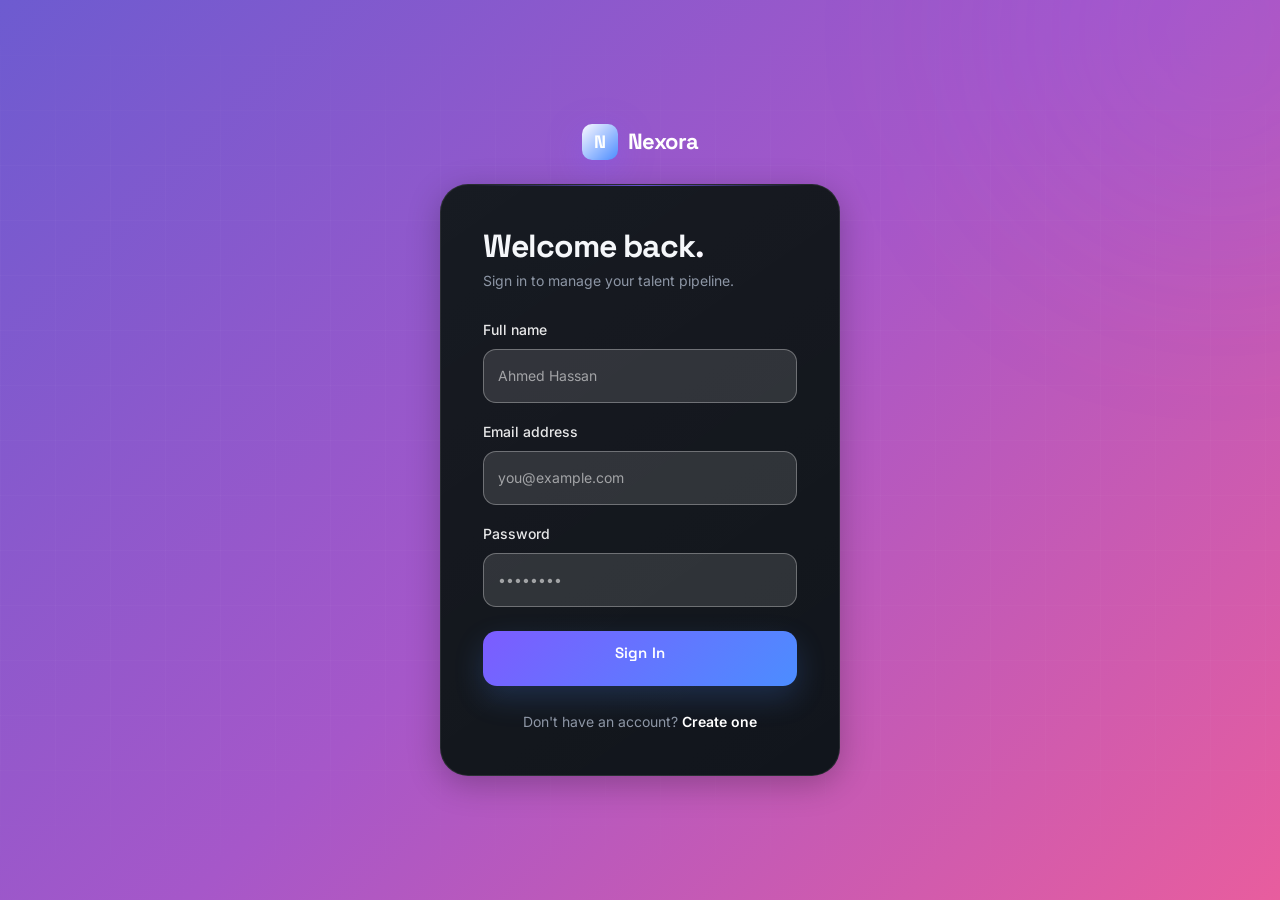
==== commit 97ae1224: "Update index.html" ====
--- a/index.html
+++ b/index.html
@@ -49,7 +49,10 @@
                         <input type="password" class="form-control" id="password" placeholder="••••••••">
                     </div>
 
-                    <button type="submit" class="btn btn-nexora w-100">Sign In</button>
+                    <!-- <button  type="submit" class="btn btn-nexora w-100">Sign In</button> -->
+                    <a href="./home.html" class="btn btn-nexora w-100">
+    Sign In
+</a>
                 </form>
 
                 <p class="text-center text-muted small mt-4 mb-0">
@@ -66,4 +69,4 @@
 </script>
 <script src="script.js"></script>
 </body>
-</html>+</html>
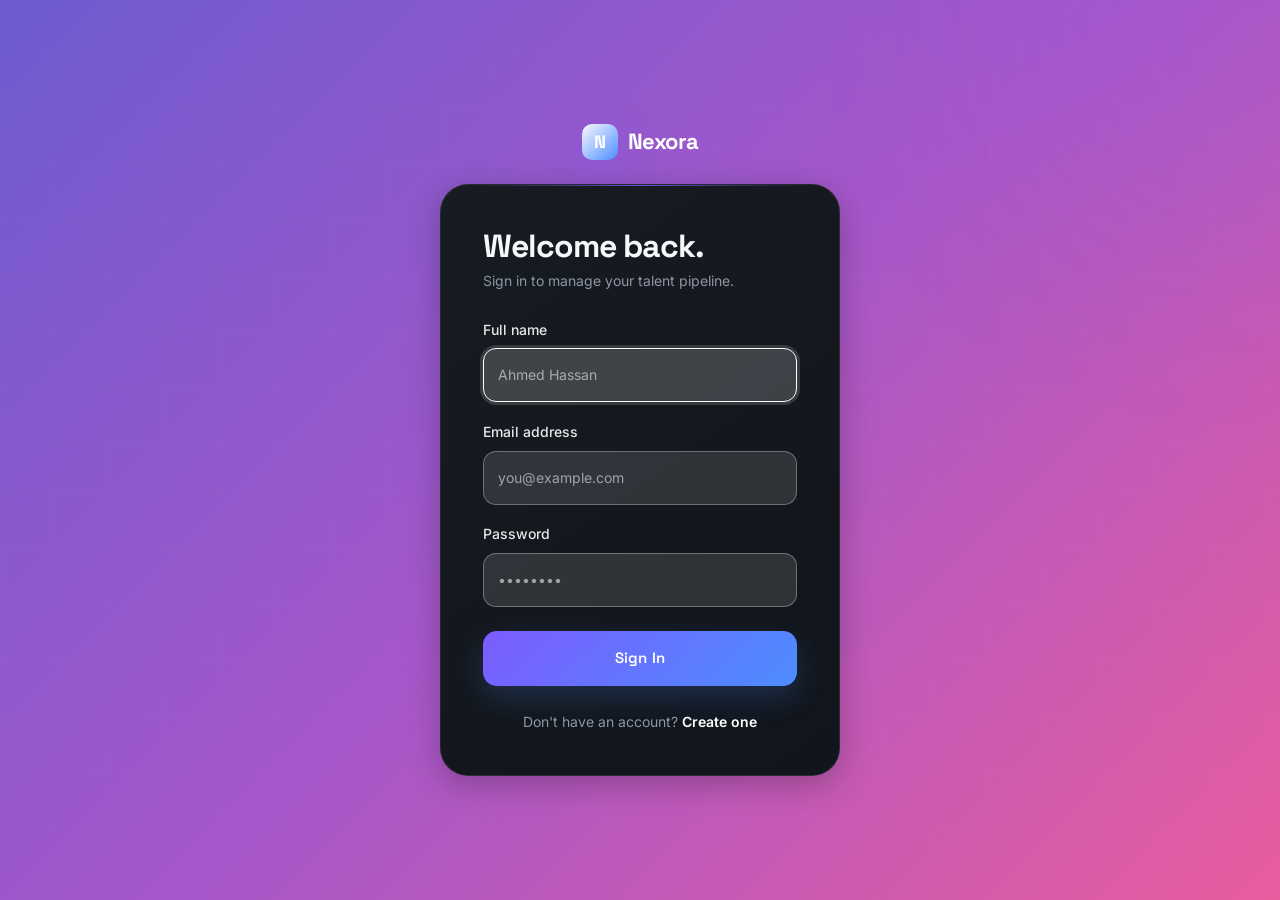
==== commit 2d806782: "Update index.html" ====
--- a/index.html
+++ b/index.html
@@ -49,10 +49,8 @@
                         <input type="password" class="form-control" id="password" placeholder="••••••••">
                     </div>
 
-                    <!-- <button  type="submit" class="btn btn-nexora w-100">Sign In</button> -->
-                    <a href="./home.html" class="btn btn-nexora w-100">
-    Sign In
-</a>
+                    <button  type="submit" class="btn btn-nexora w-100">Sign In</button>
+                 
                 </form>
 
                 <p class="text-center text-muted small mt-4 mb-0">
